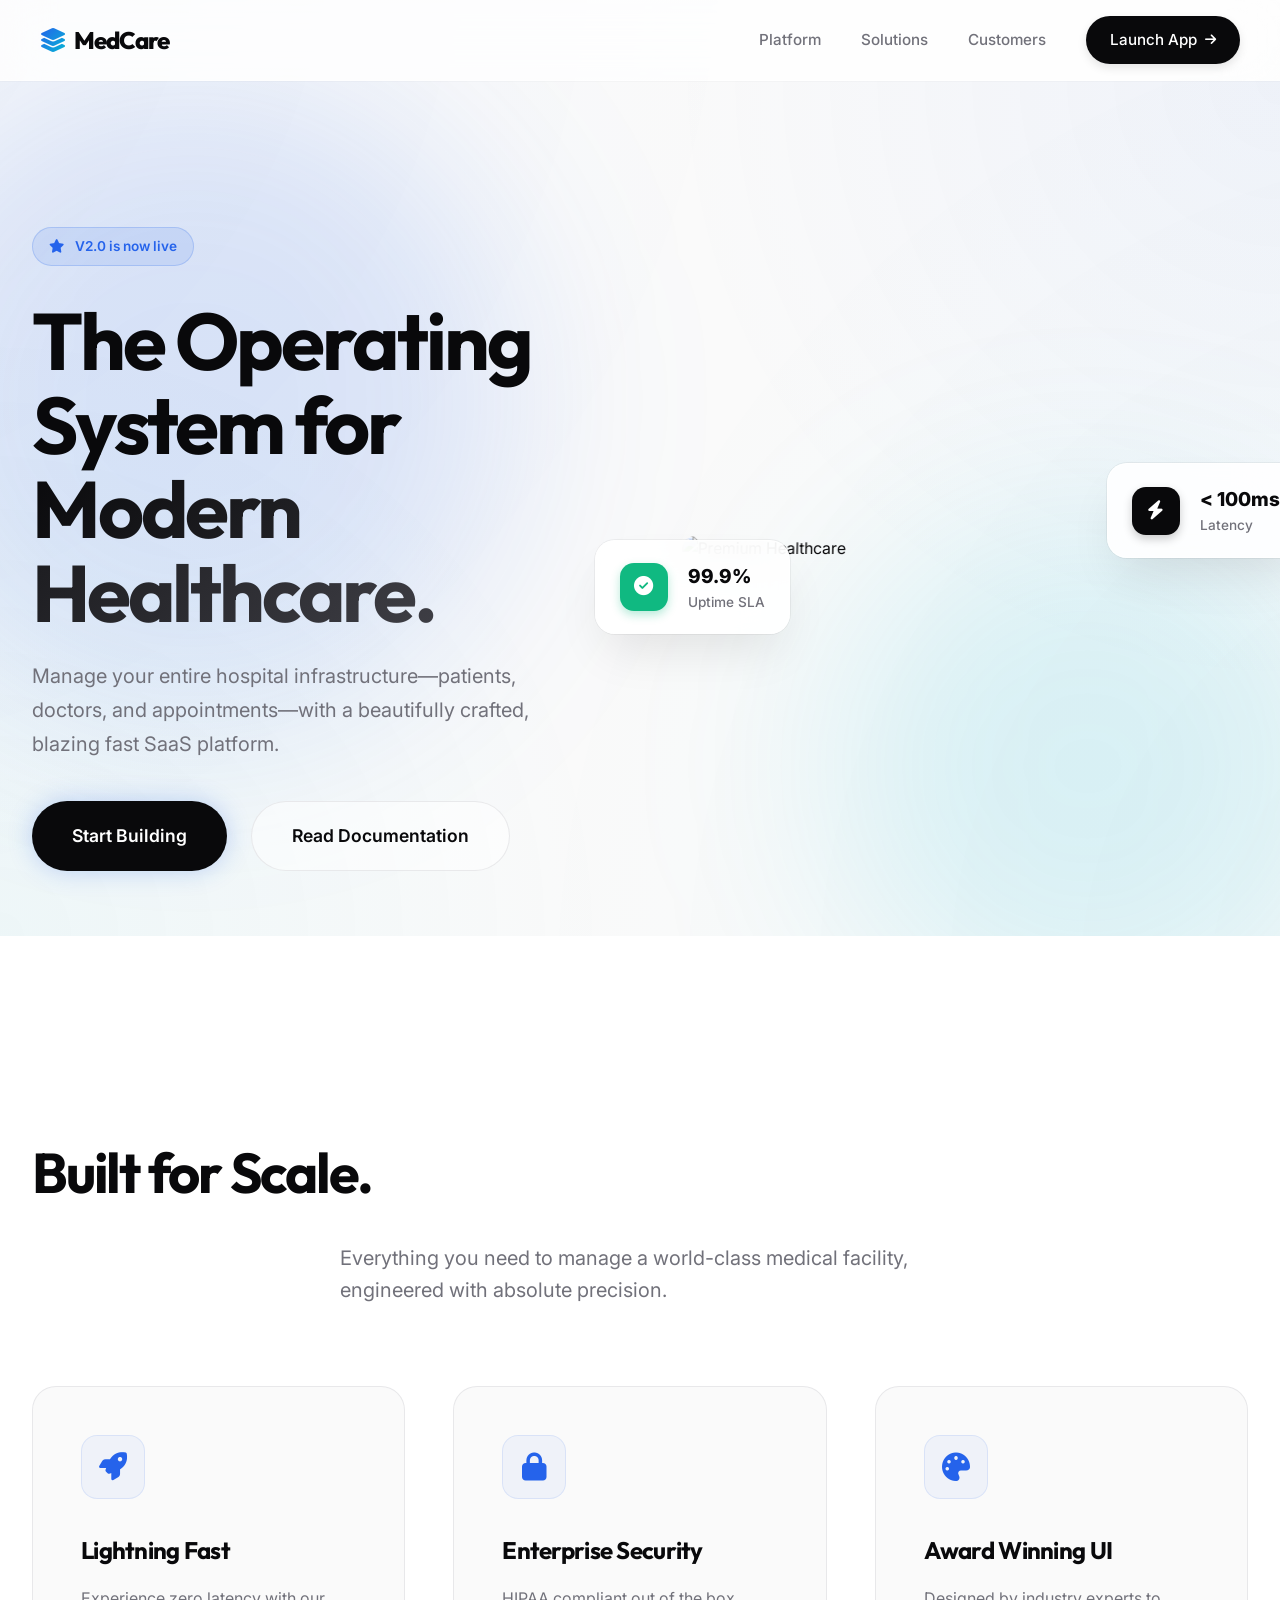
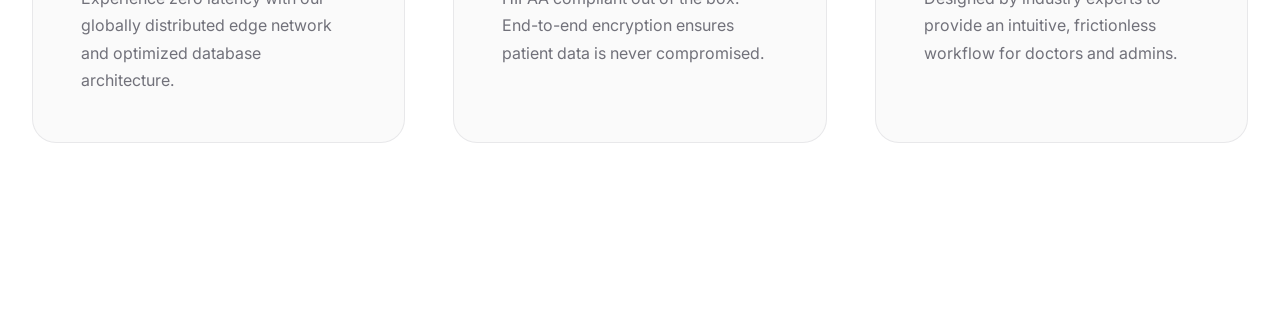
==== frontend/index.html @ e30ac4da "Update" ====
<!DOCTYPE html>
<html lang="en">
<head>
  <meta charset="UTF-8">
  <title>MedCare - Premium Healthcare Platform</title>
  <!-- Premium UI Overhaul -->
  <link rel="stylesheet" href="css/style.css">
  <link rel="stylesheet" href="https://cdnjs.cloudflare.com/ajax/libs/font-awesome/6.4.0/css/all.min.css">
  <link href="https://unpkg.com/aos@2.3.1/dist/aos.css" rel="stylesheet">
  <style>
    /* Extreme Premium Landing Page Styles */
    .hero-section {
      min-height: 95vh;
      display: flex;
      align-items: center;
      position: relative;
      overflow: hidden;
      padding-top: 5rem;
      background: radial-gradient(circle at top right, rgba(37,99,235,0.05) 0%, transparent 40%),
                  radial-gradient(circle at bottom left, rgba(6,182,212,0.05) 0%, transparent 40%);
    }
    
    .blob {
      position: absolute;
      border-radius: 50%;
      filter: blur(100px);
      z-index: -1;
      animation: float-slow 12s ease-in-out infinite alternate;
    }
    .blob-1 { top: 0%; left: -10%; width: 50vw; height: 50vw; background: rgba(37, 99, 235, 0.15); }
    .blob-2 { bottom: -10%; right: -5%; width: 40vw; height: 40vw; background: rgba(6, 182, 212, 0.12); animation-delay: -6s; }

    .hero-content {
      display: grid;
      grid-template-columns: 1fr 1fr;
      gap: 5rem;
      align-items: center;
      position: relative;
      z-index: 10;
    }

    .hero-text h1 {
      font-size: 5rem;
      line-height: 1.05;
      margin-bottom: 1.5rem;
      letter-spacing: -0.04em;
    }

    .hero-text p {
      font-size: 1.25rem;
      color: var(--text-muted);
      margin-bottom: 2.5rem;
      max-width: 90%;
      line-height: 1.7;
    }

    .hero-image-wrapper {
      position: relative;
      perspective: 1000px;
    }

    .hero-image {
      width: 100%;
      border-radius: 32px;
      box-shadow: 0 40px 80px -20px rgba(0,0,0,0.25), 0 0 0 1px rgba(255,255,255,0.1);
      transform: rotateY(-5deg) rotateX(5deg);
      transition: transform 0.5s var(--ease-out-expo);
      position: relative;
      z-index: 2;
    }

    .hero-image-wrapper:hover .hero-image {
      transform: rotateY(0) rotateX(0);
    }

    .floating-card {
      position: absolute;
      background: rgba(255,255,255,0.9);
      backdrop-filter: blur(20px);
      padding: 1.25rem 1.5rem;
      border-radius: 20px;
      box-shadow: var(--shadow-hover);
      border: 1px solid rgba(255,255,255,0.8);
      display: flex;
      align-items: center;
      gap: 1.25rem;
      z-index: 3;
    }

    .fc-1 { top: 15%; left: -15%; animation: float-slow 5s ease-in-out infinite; }
    .fc-2 { bottom: 15%; right: -10%; animation: float-slow 6s ease-in-out infinite reverse; }

    /* Features */
    .features-section {
      padding: 10rem 0;
      background: #FFFFFF;
      position: relative;
    }

    .feature-grid {
      display: grid;
      grid-template-columns: repeat(auto-fit, minmax(320px, 1fr));
      gap: 3rem;
      margin-top: 5rem;
    }

    .feature-card {
      text-align: left;
      padding: 3rem;
      background: var(--bg-main);
      border: 1px solid var(--border-light);
      border-radius: 24px;
      transition: all var(--transition-normal);
      position: relative;
      overflow: hidden;
    }
    
    .feature-card::after {
      content: ''; position: absolute; top: 0; left: 0; width: 100%; height: 4px;
      background: linear-gradient(90deg, var(--accent-blue), var(--accent-cyan));
      opacity: 0; transition: opacity var(--transition-normal);
    }

    .feature-card:hover {
      background: #FFFFFF;
      box-shadow: var(--shadow-hover);
      transform: translateY(-8px);
    }
    .feature-card:hover::after { opacity: 1; }

    .feature-icon {
      width: 64px;
      height: 64px;
      background: rgba(37,99,235,0.05);
      border: 1px solid rgba(37,99,235,0.1);
      border-radius: 16px;
      display: flex;
      align-items: center;
      justify-content: center;
      margin-bottom: 2rem;
      font-size: 1.75rem;
      color: var(--accent-blue);
      transition: all var(--transition-normal);
    }

    .feature-card:hover .feature-icon {
      transform: scale(1.1);
      background: var(--accent-blue);
      color: white;
      box-shadow: var(--shadow-glow-blue);
    }
  </style>
</head>
<body>

  <!-- Premium Navigation -->
  <nav class="glass-nav" data-aos="fade-down" data-aos-duration="1000">
    <a href="index.html" class="nav-brand"><i class="fas fa-layer-group"></i> MedCare</a>
    <div class="nav-links" style="display: flex; align-items: center;">
      <a href="#features">Platform</a>
      <a href="#solutions">Solutions</a>
      <a href="#customers">Customers</a>
      <a href="dashboard.html" class="btn" style="margin-left: 2.5rem; background: var(--text-primary); color: white;">Launch App <i class="fas fa-arrow-right" style="margin-left: 0.5rem; font-size: 0.8rem;"></i></a>
    </div>
  </nav>

  <!-- Animated Hero Section -->
  <section class="hero-section">
    <div class="blob blob-1"></div>
    <div class="blob blob-2"></div>
    
    <div class="container hero-content">
      <div class="hero-text" data-aos="fade-right" data-aos-duration="1200">
        <div style="display: inline-block; padding: 0.5rem 1rem; background: rgba(37,99,235,0.1); border-radius: 99px; color: var(--accent-blue); font-weight: 600; font-size: 0.85rem; margin-bottom: 2rem; border: 1px solid rgba(37,99,235,0.2);">
          <i class="fas fa-star" style="margin-right: 0.5rem;"></i> V2.0 is now live
        </div>
        <h1>The Operating System for <span class="text-gradient">Modern Healthcare.</span></h1>
        <p>Manage your entire hospital infrastructure—patients, doctors, and appointments—with a beautifully crafted, blazing fast SaaS platform.</p>
        <div style="display: flex; gap: 1.5rem;">
          <a href="dashboard.html" class="btn" style="padding: 1.25rem 2.5rem; font-size: 1.1rem; box-shadow: var(--shadow-glow-blue);">Start Building</a>
          <a href="#features" class="btn btn-outline" style="padding: 1.25rem 2.5rem; font-size: 1.1rem; background: rgba(255,255,255,0.5);">Read Documentation</a>
        </div>
      </div>
      
      <div class="hero-image-wrapper" data-aos="fade-left" data-aos-duration="1400" data-aos-delay="200">
        <div class="floating-card fc-1">
          <div style="background: var(--accent-green); color: white; width: 48px; height: 48px; border-radius: 14px; display: flex; align-items: center; justify-content: center; font-size: 1.2rem; box-shadow: 0 4px 10px rgba(16,185,129,0.3);">
            <i class="fas fa-check-circle"></i>
          </div>
          <div>
            <div style="font-weight: 800; color: var(--text-primary); font-size: 1.2rem;">99.9%</div>
            <div style="font-size: 0.85rem; color: var(--text-muted); font-weight: 500;">Uptime SLA</div>
          </div>
        </div>
        
        <img src="https://images.unsplash.com/photo-1551076805-e18690c5e45e?ixlib=rb-4.0.3&auto=format&fit=crop&w=1000&q=80" alt="Premium Healthcare" class="hero-image">
        
        <div class="floating-card fc-2">
          <div style="background: var(--text-primary); color: white; width: 48px; height: 48px; border-radius: 14px; display: flex; align-items: center; justify-content: center; font-size: 1.2rem; box-shadow: 0 4px 10px rgba(0,0,0,0.2);">
            <i class="fas fa-bolt"></i>
          </div>
          <div>
            <div style="font-weight: 800; color: var(--text-primary); font-size: 1.2rem;">< 100ms</div>
            <div style="font-size: 0.85rem; color: var(--text-muted); font-weight: 500;">Latency</div>
          </div>
        </div>
      </div>
    </div>
  </section>

  <!-- Features Section -->
  <section id="features" class="features-section">
    <div class="container">
      <div class="text-center" data-aos="fade-up">
        <h2 style="font-size: 3.5rem; margin-bottom: 1.5rem; letter-spacing: -0.04em;">Built for Scale.</h2>
        <p style="color: var(--text-muted); font-size: 1.25rem; max-width: 600px; margin: 0 auto;">Everything you need to manage a world-class medical facility, engineered with absolute precision.</p>
      </div>
      
      <div class="feature-grid">
        <div class="feature-card" data-aos="fade-up" data-aos-delay="100">
          <div class="feature-icon"><i class="fas fa-rocket"></i></div>
          <h3 style="font-size: 1.5rem; margin-bottom: 1rem;">Lightning Fast</h3>
          <p style="color: var(--text-muted); line-height: 1.7;">Experience zero latency with our globally distributed edge network and optimized database architecture.</p>
        </div>
        
        <div class="feature-card" data-aos="fade-up" data-aos-delay="200">
          <div class="feature-icon"><i class="fas fa-lock"></i></div>
          <h3 style="font-size: 1.5rem; margin-bottom: 1rem;">Enterprise Security</h3>
          <p style="color: var(--text-muted); line-height: 1.7;">HIPAA compliant out of the box. End-to-end encryption ensures patient data is never compromised.</p>
        </div>
        
        <div class="feature-card" data-aos="fade-up" data-aos-delay="300">
          <div class="feature-icon"><i class="fas fa-palette"></i></div>
          <h3 style="font-size: 1.5rem; margin-bottom: 1rem;">Award Winning UI</h3>
          <p style="color: var(--text-muted); line-height: 1.7;">Designed by industry experts to provide an intuitive, frictionless workflow for doctors and admins.</p>
        </div>
      </div>
    </div>
  </section>

  <!-- AOS Script -->
  <script src="https://unpkg.com/aos@2.3.1/dist/aos.js"></script>
  <script>
    AOS.init({ once: true, easing: 'ease-out-cubic', duration: 800 });
  </script>
</body>
</html>
---- frontend/css/style.css ----
@import url('https://fonts.googleapis.com/css2?family=Inter:wght@300;400;500;600;700;800&family=Outfit:wght@400;500;600;700;800;900&display=swap');

:root {
  /* Ultra Premium Palette */
  --bg-main: #FAFAFA; /* Off-white luxury background */
  --bg-card: rgba(255, 255, 255, 0.85); /* Glassmorphism base */
  
  --text-primary: #09090B; /* Deepest slate for high contrast */
  --text-muted: #71717A;
  
  --border-light: rgba(228, 228, 231, 0.8);
  --border-glow: rgba(59, 130, 246, 0.3);

  --accent-blue: #2563EB;
  --accent-cyan: #06B6D4;
  --accent-green: #10B981;
  --accent-purple: #8B5CF6;
  --accent-orange: #F59E0B;
  --accent-red: #EF4444;

  /* Vercel/Linear Inspired Shadows */
  --shadow-sm: 0 1px 2px 0 rgba(0, 0, 0, 0.05);
  --shadow-md: 0 4px 6px -1px rgba(0, 0, 0, 0.05), 0 2px 4px -2px rgba(0, 0, 0, 0.025);
  --shadow-lg: 0 10px 15px -3px rgba(0, 0, 0, 0.05), 0 4px 6px -4px rgba(0, 0, 0, 0.025);
  --shadow-hover: 0 25px 50px -12px rgba(0, 0, 0, 0.1), 0 0 0 1px rgba(0, 0, 0, 0.05);
  --shadow-glow-blue: 0 0 25px rgba(37, 99, 235, 0.25);
  --shadow-glow-cyan: 0 0 25px rgba(6, 182, 212, 0.25);

  /* Butter-smooth Transitions */
  --ease-spring: cubic-bezier(0.175, 0.885, 0.32, 1.15);
  --ease-out-expo: cubic-bezier(0.16, 1, 0.3, 1);
  --transition-fast: 0.15s var(--ease-out-expo);
  --transition-normal: 0.3s var(--ease-out-expo);
  --transition-slow: 0.5s var(--ease-out-expo);
}

* {
  margin: 0;
  padding: 0;
  box-sizing: border-box;
}

body {
  font-family: 'Inter', sans-serif;
  background-color: var(--bg-main);
  color: var(--text-primary);
  line-height: 1.6;
  min-height: 100vh;
  display: flex;
  flex-direction: column;
  overflow-x: hidden;
  -webkit-font-smoothing: antialiased;
  -moz-osx-font-smoothing: grayscale;
}

body::before {
  content: '';
  position: fixed;
  top: -50%; left: -50%; width: 200%; height: 200%;
  background: 
    radial-gradient(circle at 15% 20%, rgba(37, 99, 235, 0.03) 0%, transparent 40%),
    radial-gradient(circle at 85% 80%, rgba(6, 182, 212, 0.03) 0%, transparent 40%);
  z-index: -1;
  animation: bg-shift 20s ease-in-out infinite alternate;
  pointer-events: none;
}

@keyframes bg-shift {
  0% { transform: rotate(0deg) scale(1); }
  100% { transform: rotate(5deg) scale(1.1); }
}

h1, h2, h3, h4, h5, h6 {
  font-family: 'Outfit', sans-serif;
  font-weight: 700;
  color: var(--text-primary);
  letter-spacing: -0.03em;
}

.container {
  max-width: 1300px;
  margin: 0 auto;
  padding: 2rem;
  width: 100%;
}

/* Glass Navbar */
.glass-nav {
  background: rgba(255, 255, 255, 0.7);
  backdrop-filter: blur(24px);
  -webkit-backdrop-filter: blur(24px);
  border-bottom: 1px solid rgba(255, 255, 255, 0.5);
  box-shadow: 0 1px 0 rgba(0,0,0,0.02);
  position: sticky;
  top: 0;
  z-index: 1000;
  padding: 1rem 2.5rem;
  display: flex;
  justify-content: space-between;
  align-items: center;
  transition: all var(--transition-normal);
}

.nav-brand {
  font-family: 'Outfit', sans-serif;
  font-size: 1.5rem;
  font-weight: 800;
  color: var(--text-primary);
  text-decoration: none;
  display: flex;
  align-items: center;
  gap: 0.5rem;
  letter-spacing: -0.04em;
  position: relative;
}

.nav-brand i {
  background: linear-gradient(135deg, var(--accent-blue), var(--accent-cyan));
  -webkit-background-clip: text;
  -webkit-text-fill-color: transparent;
  animation: pulse-icon 2s infinite;
}

.nav-links a {
  margin-left: 2.5rem;
  text-decoration: none;
  color: var(--text-muted);
  font-weight: 500;
  font-size: 0.95rem;
  transition: color var(--transition-fast);
  position: relative;
}

.nav-links a:hover {
  color: var(--text-primary);
}

.nav-links a::after {
  content: ''; position: absolute; width: 0; height: 2px;
  bottom: -4px; left: 50%; background: var(--accent-blue);
  transition: all var(--transition-normal); transform: translateX(-50%);
}
.nav-links a:hover::after { width: 100%; }

/* Buttons */
.btn {
  padding: 0.75rem 1.5rem;
  background: var(--text-primary);
  color: white;
  border: none;
  border-radius: 99px; /* Pill shape */
  cursor: pointer;
  text-decoration: none;
  display: inline-flex;
  align-items: center;
  justify-content: center;
  font-size: 0.95rem;
  font-weight: 600;
  transition: all var(--transition-normal);
  box-shadow: 0 4px 10px rgba(0,0,0,0.1);
  position: relative;
  overflow: hidden;
  z-index: 1;
}

.btn::before {
  content: ''; position: absolute; top: 0; left: -100%; width: 100%; height: 100%;
  background: linear-gradient(90deg, transparent, rgba(255,255,255,0.2), transparent);
  transition: left 0.5s ease;
  z-index: -1;
}

.btn:hover::before { left: 100%; }
.btn:hover {
  transform: translateY(-2px) scale(1.02);
  box-shadow: 0 10px 20px rgba(0,0,0,0.15);
}
.btn:active { transform: translateY(1px) scale(0.98); }

.btn-outline {
  background: transparent;
  border: 1px solid var(--border-light);
  color: var(--text-primary);
  box-shadow: none;
}
.btn-outline:hover {
  background: white;
  border-color: var(--text-primary);
  box-shadow: var(--shadow-sm);
}

/* Glassmorphism Cards */
.card {
  background: var(--bg-card);
  backdrop-filter: blur(16px);
  -webkit-backdrop-filter: blur(16px);
  border: 1px solid rgba(255, 255, 255, 0.4);
  padding: 2.5rem;
  border-radius: 24px;
  box-shadow: var(--shadow-md), inset 0 0 0 1px rgba(255,255,255,0.6);
  margin-bottom: 2rem;
  transition: all var(--transition-normal);
  position: relative;
  overflow: hidden;
}

.card:hover {
  transform: translateY(-4px);
  box-shadow: var(--shadow-hover), var(--shadow-glow-blue);
  border-color: rgba(255, 255, 255, 0.8);
}

/* Forms - Luxury Inputs */
.form-group {
  position: relative;
  margin-bottom: 1.5rem;
  width: 100%;
}

.form-group input, .form-group select {
  width: 100%;
  padding: 1.25rem 1.25rem 0.5rem;
  border: 1px solid var(--border-light);
  border-radius: 12px;
  font-size: 0.95rem;
  background: rgba(255,255,255,0.6);
  backdrop-filter: blur(4px);
  transition: all var(--transition-normal);
  color: var(--text-primary);
  outline: none;
}

.form-group label {
  position: absolute;
  top: 1rem; left: 1.25rem;
  font-size: 0.95rem;
  color: var(--text-muted);
  transition: all var(--transition-fast);
  pointer-events: none;
}

.form-group input:focus, .form-group select:focus {
  background: #FFFFFF;
  border-color: var(--accent-blue);
  box-shadow: 0 0 0 4px rgba(37, 99, 235, 0.1);
}

.form-group input:focus + label,
.form-group input:not(:placeholder-shown) + label,
.form-group select:focus + label,
.form-group select:valid + label {
  top: 0.35rem; font-size: 0.75rem; color: var(--accent-blue); font-weight: 600;
}

/* Enterprise Tables */
.table-wrapper {
  overflow-x: auto;
  border-radius: 16px;
  border: 1px solid var(--border-light);
  background: #FFFFFF;
  box-shadow: var(--shadow-sm);
}

table {
  width: 100%;
  border-collapse: collapse;
  text-align: left;
}

th {
  padding: 1.25rem 1.5rem;
  color: var(--text-muted);
  font-weight: 600;
  font-size: 0.75rem;
  text-transform: uppercase;
  letter-spacing: 0.08em;
  border-bottom: 1px solid var(--border-light);
  background: rgba(250, 250, 250, 0.8);
  backdrop-filter: blur(8px);
  position: sticky;
  top: 0;
  z-index: 10;
}

td {
  padding: 1.25rem 1.5rem;
  border-bottom: 1px solid var(--border-light);
  transition: all var(--transition-fast);
  color: var(--text-primary);
  font-size: 0.95rem;
  font-weight: 500;
}

tbody tr { transition: all var(--transition-fast); }
tbody tr:hover { background: #F4F4F5; transform: scale(1.002); }
tbody tr:last-child td { border-bottom: none; }

/* Interactive Badges */
.badge {
  padding: 0.3rem 0.8rem;
  border-radius: 8px;
  font-size: 0.75rem;
  font-weight: 600;
  letter-spacing: 0.02em;
  display: inline-flex;
  align-items: center;
  transition: all 0.3s;
}
.badge:hover { transform: translateY(-1px); box-shadow: var(--shadow-sm); }
.badge-success { background: #ECFDF5; color: #059669; }
.badge-warning { background: #FFFBEB; color: #D97706; }
.badge-primary { background: #EFF6FF; color: #2563EB; }
.badge-danger  { background: #FEF2F2; color: #DC2626; }

/* Toast Animation */
#toast-container {
  position: fixed; bottom: 2rem; right: 2rem; z-index: 9999; display: flex; flex-direction: column; gap: 0.75rem;
}
.toast {
  background: var(--text-primary); color: white; padding: 1rem 1.5rem; border-radius: 12px; box-shadow: var(--shadow-hover);
  display: flex; align-items: center; gap: 1rem; font-size: 0.95rem; font-weight: 500;
  animation: toastSlideUp 0.5s var(--ease-spring) forwards;
}
@keyframes toastSlideUp {
  from { opacity: 0; transform: translateY(50px) scale(0.9); }
  to { opacity: 1; transform: translateY(0) scale(1); }
}

/* Global Animations */
@keyframes pulse-icon {
  0% { transform: scale(1); }
  50% { transform: scale(1.1); filter: drop-shadow(0 0 8px rgba(37,99,235,0.4)); }
  100% { transform: scale(1); }
}

@keyframes float-slow {
  0% { transform: translateY(0); }
  50% { transform: translateY(-12px); }
  100% { transform: translateY(0); }
}
.animate-float { animation: float-slow 6s ease-in-out infinite; }

/* Text Gradient Utilities */
.text-gradient {
  background: linear-gradient(135deg, var(--text-primary) 0%, #3F3F46 100%);
  -webkit-background-clip: text; -webkit-text-fill-color: transparent;
}
.text-gradient-blue {
  background: linear-gradient(135deg, var(--accent-blue), var(--accent-cyan));
  -webkit-background-clip: text; -webkit-text-fill-color: transparent;
}

/* Utilities */
.text-primary { color: var(--accent-blue); }
.text-secondary { color: var(--accent-cyan); }
.text-success { color: var(--accent-green); }
.text-warning { color: var(--accent-orange); }
.text-danger { color: var(--accent-red); }
.text-muted { color: var(--text-muted); }

/* Dashboard Specifics */
.stats-grid {
  display: grid; grid-template-columns: repeat(auto-fit, minmax(280px, 1fr)); gap: 1.5rem; margin-bottom: 3rem;
}
.stat-card {
  padding: 2rem; background: var(--bg-card); backdrop-filter: blur(12px); border-radius: 20px;
  border: 1px solid rgba(255,255,255,0.5); display: flex; flex-direction: column; justify-content: center;
  position: relative; overflow: hidden; box-shadow: var(--shadow-md); transition: all var(--transition-normal);
}
.stat-card::before {
  content: ''; position: absolute; top: -50px; right: -50px; width: 150px; height: 150px;
  background: radial-gradient(circle, rgba(37,99,235,0.1) 0%, transparent 70%); border-radius: 50%;
  transition: all 0.5s;
}
.stat-card:hover::before { transform: scale(1.5); }
.stat-card:hover { transform: translateY(-5px); box-shadow: var(--shadow-hover); border-color: white; }
.stat-card h3 { font-size: 1rem; color: var(--text-muted); margin-bottom: 0.5rem; display: flex; align-items: center; gap: 0.5rem; }
.stat-card p { font-size: 3.5rem; font-family: 'Outfit', sans-serif; font-weight: 800; color: var(--text-primary); line-height: 1; }
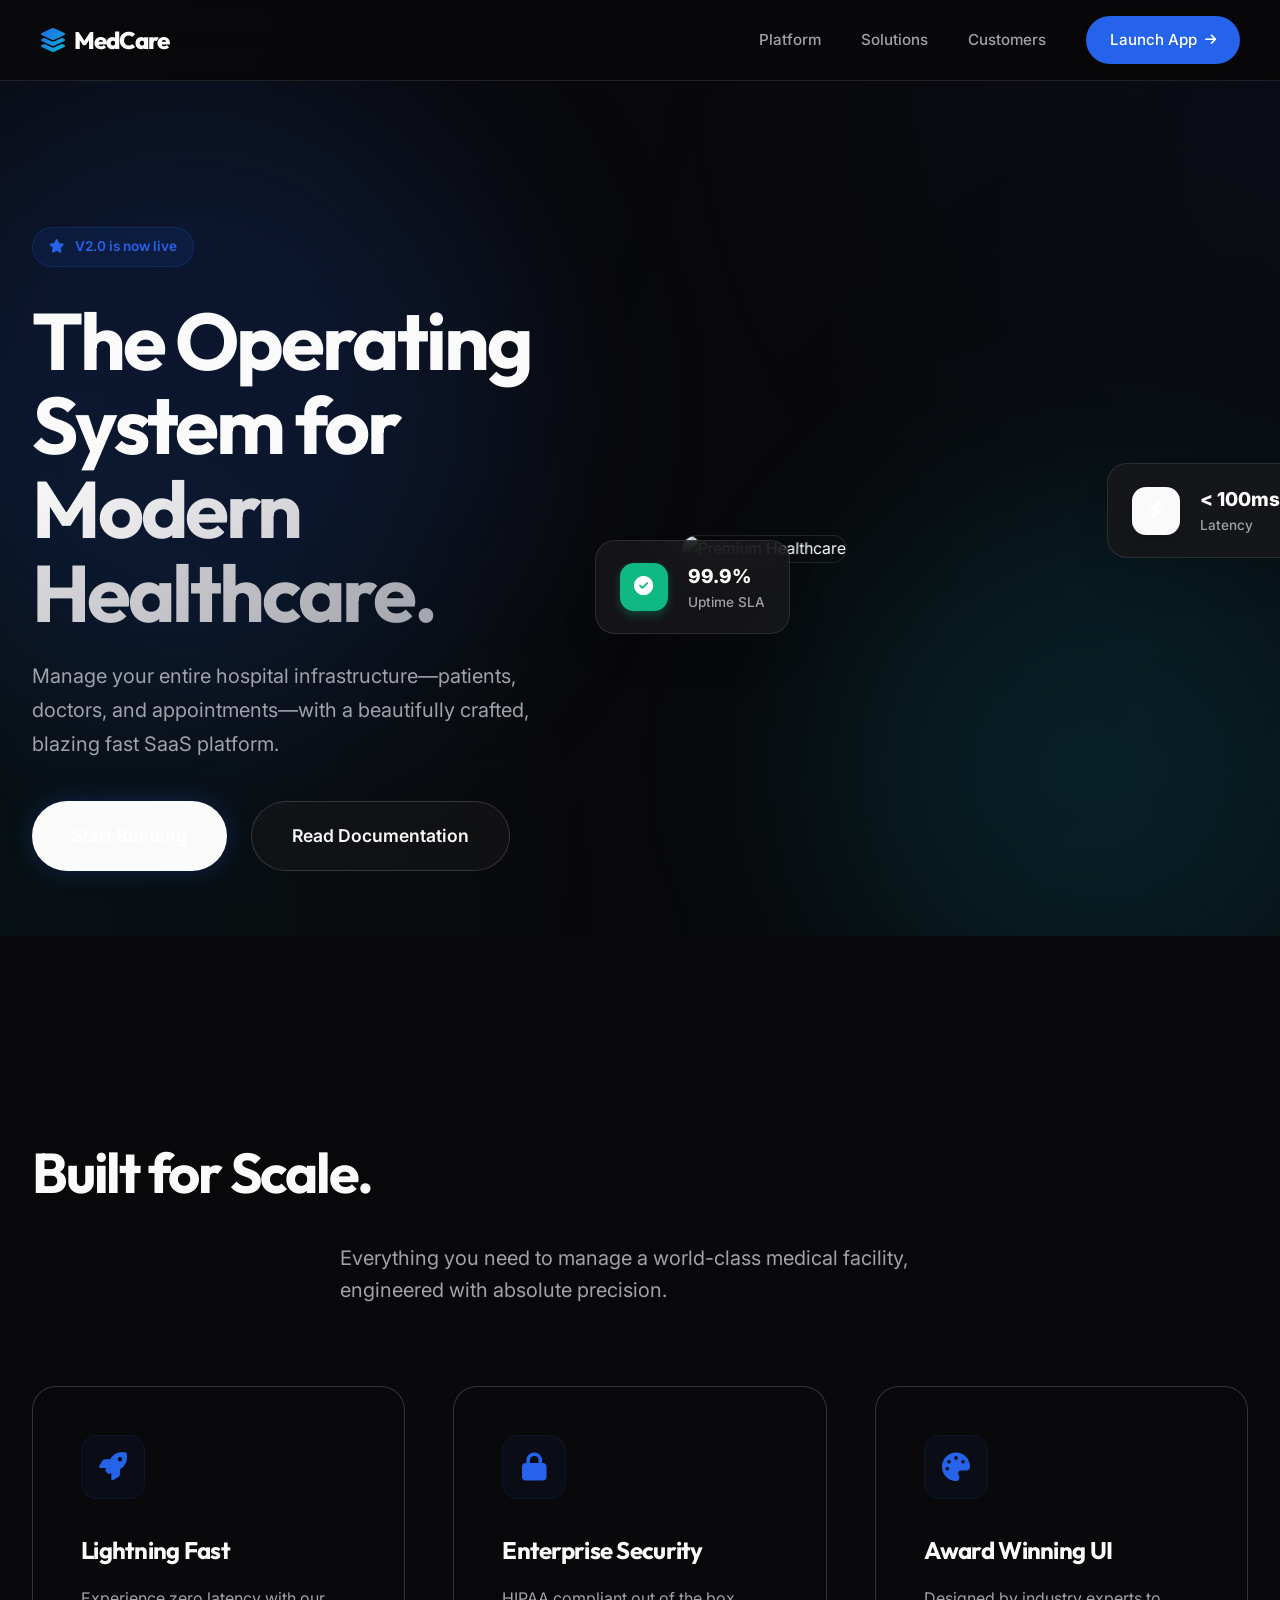
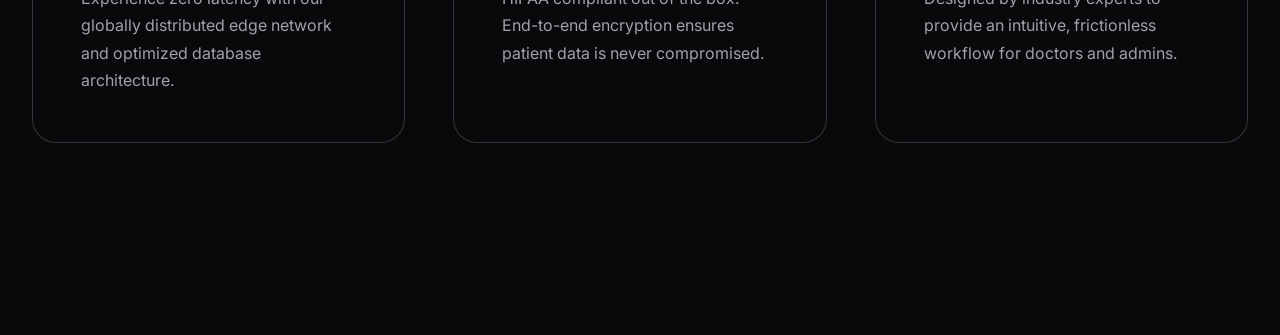
==== commit 2a072ca1: "Compelete" ====
--- a/frontend/index.html
+++ b/frontend/index.html
@@ -13,7 +13,7 @@
       min-height: 95vh;
       display: flex;
       align-items: center;
-      position: relative;
+      position: relative; 
       overflow: hidden;
       padding-top: 5rem;
       background: radial-gradient(circle at top right, rgba(37,99,235,0.05) 0%, transparent 40%),
@@ -75,12 +75,12 @@
 
     .floating-card {
       position: absolute;
-      background: rgba(255,255,255,0.9);
+      background: rgba(24,24,27,0.8);
       backdrop-filter: blur(20px);
       padding: 1.25rem 1.5rem;
       border-radius: 20px;
       box-shadow: var(--shadow-hover);
-      border: 1px solid rgba(255,255,255,0.8);
+      border: 1px solid rgba(255,255,255,0.1);
       display: flex;
       align-items: center;
       gap: 1.25rem;
@@ -93,7 +93,7 @@
     /* Features */
     .features-section {
       padding: 10rem 0;
-      background: #FFFFFF;
+      background: var(--bg-main);
       position: relative;
     }
 
@@ -122,7 +122,7 @@
     }
 
     .feature-card:hover {
-      background: #FFFFFF;
+      background: var(--bg-card);
       box-shadow: var(--shadow-hover);
       transform: translateY(-8px);
     }
@@ -160,7 +160,7 @@
       <a href="#features">Platform</a>
       <a href="#solutions">Solutions</a>
       <a href="#customers">Customers</a>
-      <a href="dashboard.html" class="btn" style="margin-left: 2.5rem; background: var(--text-primary); color: white;">Launch App <i class="fas fa-arrow-right" style="margin-left: 0.5rem; font-size: 0.8rem;"></i></a>
+      <a href="dashboard.html" class="btn" style="margin-left: 2.5rem; background: var(--accent-blue); color: white;">Launch App <i class="fas fa-arrow-right" style="margin-left: 0.5rem; font-size: 0.8rem;"></i></a>
     </div>
   </nav>
 
@@ -178,7 +178,7 @@
         <p>Manage your entire hospital infrastructure—patients, doctors, and appointments—with a beautifully crafted, blazing fast SaaS platform.</p>
         <div style="display: flex; gap: 1.5rem;">
           <a href="dashboard.html" class="btn" style="padding: 1.25rem 2.5rem; font-size: 1.1rem; box-shadow: var(--shadow-glow-blue);">Start Building</a>
-          <a href="#features" class="btn btn-outline" style="padding: 1.25rem 2.5rem; font-size: 1.1rem; background: rgba(255,255,255,0.5);">Read Documentation</a>
+          <a href="#features" class="btn btn-outline" style="padding: 1.25rem 2.5rem; font-size: 1.1rem; background: rgba(24,24,27,0.5);">Read Documentation</a>
         </div>
       </div>
       
@@ -244,4 +244,7 @@
     AOS.init({ once: true, easing: 'ease-out-cubic', duration: 800 });
   </script>
 </body>
-</html>
+</html> 
+
+
+
--- a/frontend/css/style.css
+++ b/frontend/css/style.css
@@ -2,13 +2,13 @@
 
 :root {
   /* Ultra Premium Palette */
-  --bg-main: #FAFAFA; /* Off-white luxury background */
-  --bg-card: rgba(255, 255, 255, 0.85); /* Glassmorphism base */
+  --bg-main: #09090b; /* Deep dark background */
+  --bg-card: rgba(24, 24, 27, 0.65); /* Dark Glassmorphism base */
   
-  --text-primary: #09090B; /* Deepest slate for high contrast */
-  --text-muted: #71717A;
+  --text-primary: #FAFAFA; /* Off-white text for high contrast */
+  --text-muted: #A1A1AA;
   
-  --border-light: rgba(228, 228, 231, 0.8);
+  --border-light: rgba(63, 63, 70, 0.8);
   --border-glow: rgba(59, 130, 246, 0.3);
 
   --accent-blue: #2563EB;
@@ -86,10 +86,10 @@
 
 /* Glass Navbar */
 .glass-nav {
-  background: rgba(255, 255, 255, 0.7);
+  background: rgba(9, 9, 11, 0.7);
   backdrop-filter: blur(24px);
   -webkit-backdrop-filter: blur(24px);
-  border-bottom: 1px solid rgba(255, 255, 255, 0.5);
+  border-bottom: 1px solid rgba(63, 63, 70, 0.5);
   box-shadow: 0 1px 0 rgba(0,0,0,0.02);
   position: sticky;
   top: 0;
@@ -184,7 +184,7 @@
   box-shadow: none;
 }
 .btn-outline:hover {
-  background: white;
+  background: #18181b;
   border-color: var(--text-primary);
   box-shadow: var(--shadow-sm);
 }
@@ -194,10 +194,10 @@
   background: var(--bg-card);
   backdrop-filter: blur(16px);
   -webkit-backdrop-filter: blur(16px);
-  border: 1px solid rgba(255, 255, 255, 0.4);
+  border: 1px solid rgba(255, 255, 255, 0.1);
   padding: 2.5rem;
   border-radius: 24px;
-  box-shadow: var(--shadow-md), inset 0 0 0 1px rgba(255,255,255,0.6);
+  box-shadow: var(--shadow-md), inset 0 0 0 1px rgba(255,255,255,0.05);
   margin-bottom: 2rem;
   transition: all var(--transition-normal);
   position: relative;
@@ -207,7 +207,7 @@
 .card:hover {
   transform: translateY(-4px);
   box-shadow: var(--shadow-hover), var(--shadow-glow-blue);
-  border-color: rgba(255, 255, 255, 0.8);
+  border-color: rgba(255, 255, 255, 0.2);
 }
 
 /* Forms - Luxury Inputs */
@@ -223,7 +223,7 @@
   border: 1px solid var(--border-light);
   border-radius: 12px;
   font-size: 0.95rem;
-  background: rgba(255,255,255,0.6);
+  background: rgba(24, 24, 27, 0.6);
   backdrop-filter: blur(4px);
   transition: all var(--transition-normal);
   color: var(--text-primary);
@@ -240,7 +240,7 @@
 }
 
 .form-group input:focus, .form-group select:focus {
-  background: #FFFFFF;
+  background: #18181b;
   border-color: var(--accent-blue);
   box-shadow: 0 0 0 4px rgba(37, 99, 235, 0.1);
 }
@@ -257,7 +257,7 @@
   overflow-x: auto;
   border-radius: 16px;
   border: 1px solid var(--border-light);
-  background: #FFFFFF;
+  background: #09090b;
   box-shadow: var(--shadow-sm);
 }
 
@@ -275,7 +275,7 @@
   text-transform: uppercase;
   letter-spacing: 0.08em;
   border-bottom: 1px solid var(--border-light);
-  background: rgba(250, 250, 250, 0.8);
+  background: rgba(24, 24, 27, 0.8);
   backdrop-filter: blur(8px);
   position: sticky;
   top: 0;
@@ -292,7 +292,7 @@
 }
 
 tbody tr { transition: all var(--transition-fast); }
-tbody tr:hover { background: #F4F4F5; transform: scale(1.002); }
+tbody tr:hover { background: #18181b; transform: scale(1.002); }
 tbody tr:last-child td { border-bottom: none; }
 
 /* Interactive Badges */
@@ -307,10 +307,10 @@
   transition: all 0.3s;
 }
 .badge:hover { transform: translateY(-1px); box-shadow: var(--shadow-sm); }
-.badge-success { background: #ECFDF5; color: #059669; }
-.badge-warning { background: #FFFBEB; color: #D97706; }
-.badge-primary { background: #EFF6FF; color: #2563EB; }
-.badge-danger  { background: #FEF2F2; color: #DC2626; }
+.badge-success { background: rgba(16, 185, 129, 0.15); color: #34d399; }
+.badge-warning { background: rgba(245, 158, 11, 0.15); color: #fbbf24; }
+.badge-primary { background: rgba(37, 99, 235, 0.15); color: #60a5fa; }
+.badge-danger  { background: rgba(239, 68, 68, 0.15); color: #f87171; }
 
 /* Toast Animation */
 #toast-container {
@@ -342,7 +342,7 @@
 
 /* Text Gradient Utilities */
 .text-gradient {
-  background: linear-gradient(135deg, var(--text-primary) 0%, #3F3F46 100%);
+  background: linear-gradient(135deg, var(--text-primary) 0%, #A1A1AA 100%);
   -webkit-background-clip: text; -webkit-text-fill-color: transparent;
 }
 .text-gradient-blue {
@@ -364,7 +364,7 @@
 }
 .stat-card {
   padding: 2rem; background: var(--bg-card); backdrop-filter: blur(12px); border-radius: 20px;
-  border: 1px solid rgba(255,255,255,0.5); display: flex; flex-direction: column; justify-content: center;
+  border: 1px solid rgba(255,255,255,0.1); display: flex; flex-direction: column; justify-content: center;
   position: relative; overflow: hidden; box-shadow: var(--shadow-md); transition: all var(--transition-normal);
 }
 .stat-card::before {
@@ -373,6 +373,6 @@
   transition: all 0.5s;
 }
 .stat-card:hover::before { transform: scale(1.5); }
-.stat-card:hover { transform: translateY(-5px); box-shadow: var(--shadow-hover); border-color: white; }
+.stat-card:hover { transform: translateY(-5px); box-shadow: var(--shadow-hover); border-color: rgba(255,255,255,0.3); }
 .stat-card h3 { font-size: 1rem; color: var(--text-muted); margin-bottom: 0.5rem; display: flex; align-items: center; gap: 0.5rem; }
 .stat-card p { font-size: 3.5rem; font-family: 'Outfit', sans-serif; font-weight: 800; color: var(--text-primary); line-height: 1; }
